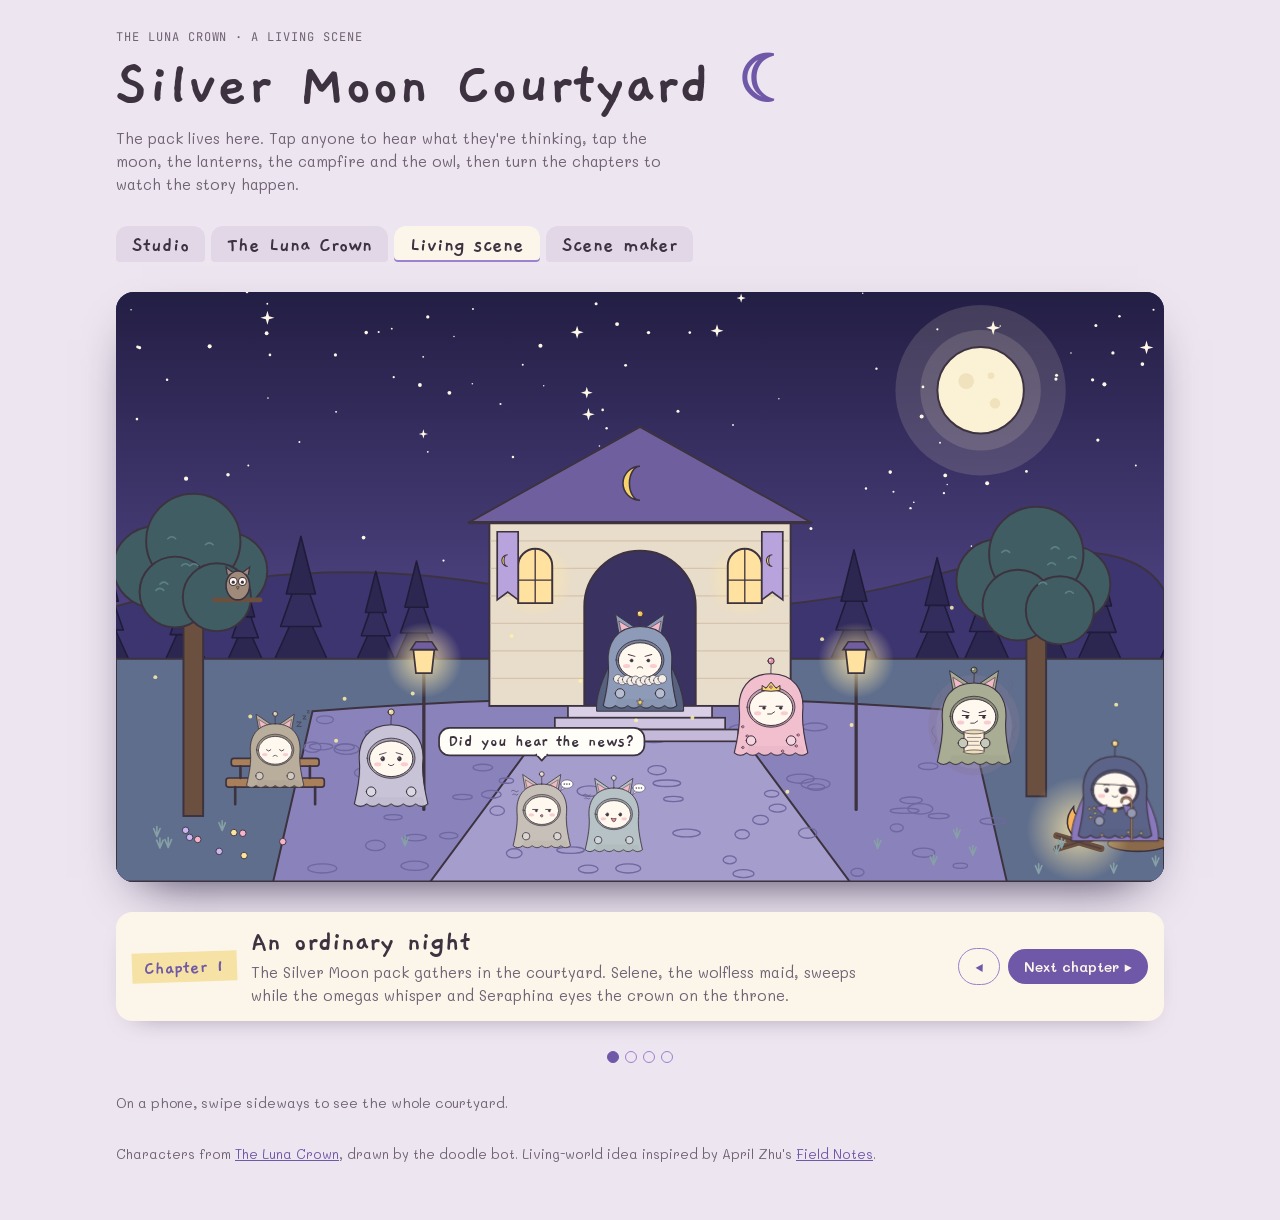
==== docs/living.html @ 043a8a3d "Living scene: Silver Moon Courtyard with the Luna Crown cast in four chapters Co-Authored-By: Claude" ====
<!doctype html>
<html lang="en">
<head>
<meta charset="utf-8">
<meta name="viewport" content="width=device-width, initial-scale=1, viewport-fit=cover">
<title>Silver Moon Courtyard</title>
<meta name="description" content="A living, tappable scene from The Luna Crown: the pack lives in the courtyard while the story unfolds in four chapters.">
<link rel="preconnect" href="https://fonts.googleapis.com">
<link rel="preconnect" href="https://fonts.gstatic.com" crossorigin>
<link rel="stylesheet" href="https://fonts.googleapis.com/css2?family=Gaegu:wght@400;700&family=Mali:wght@400;600&family=JetBrains+Mono:wght@400;600&display=swap">
<link rel="stylesheet" href="style.css">
<link rel="icon" href="data:image/svg+xml,%3Csvg xmlns='http://www.w3.org/2000/svg' viewBox='0 0 32 32'%3E%3Crect width='32' height='32' rx='8' fill='%232f2a52'/%3E%3Cpath d='M17 6 A10 10 0 0 0 17 26 A6.5 10 0 0 1 17 6Z' fill='%23fbf2d5'/%3E%3C/svg%3E">
<style>
  .scene-wrap { border-radius: 18px; overflow-x: auto; overflow-y: hidden; background: var(--night); box-shadow: 0 22px 50px -26px #2a2244; -webkit-overflow-scrolling: touch; }
  #world { display: block; width: 100%; height: auto; touch-action: manipulation; user-select: none; -webkit-user-select: none; }
  #world .tap { cursor: pointer; }
  #world .tap:focus, #world .tap:focus-visible { outline: none; }
  #world .tap:focus-visible > :first-child { filter: drop-shadow(0 0 6px #fff6c8); }
  .who { transition: transform var(--dur, 1.4s) ease-in-out, opacity .9s ease; }
  .who .bob, .tap .sway { transform-box: fill-box; transform-origin: 50% 100%; }
  .who .bob { animation: bob 3.2s ease-in-out infinite; }
  .who.walking .bob { animation: walk .5s ease-in-out infinite; }
  .who.float .bob { animation: float 3.6s ease-in-out infinite; }
  .who.bow .bob { animation: bow 1.6s ease-in-out infinite; }
  .who .bob.hop { animation: hop .55s ease-out 1; }
  .gone { opacity: 0; pointer-events: none; }
  @keyframes bob { 0%,100% { transform: translateY(0) } 50% { transform: translateY(-3px) scaleY(1.01) } }
  @keyframes walk { 0%,100% { transform: translateY(0) rotate(-2deg) } 50% { transform: translateY(-6px) rotate(2deg) } }
  @keyframes float { 0%,100% { transform: translateY(0) } 50% { transform: translateY(-14px) } }
  @keyframes bow { 0%,100% { transform: scaleY(1) } 40%,70% { transform: translateY(4px) scaleY(.9) rotate(-3deg) } }
  @keyframes hop { 0%,100% { transform: translateY(0) } 35% { transform: translateY(-26px) scaleY(1.04) } 70% { transform: translateY(0) scaleY(.94) } }
  .twinkle { animation: twinkle 3s ease-in-out infinite; }
  @keyframes twinkle { 0%,100% { opacity: .95 } 50% { opacity: .25 } }
  .fly { animation: fly 9s ease-in-out infinite; }
  @keyframes fly { 0%,100% { transform: translate(0,0) } 25% { transform: translate(18px,-14px) } 50% { transform: translate(-10px,-26px) } 75% { transform: translate(-20px,-6px) } }
  .flicker { transform-box: fill-box; transform-origin: 50% 100%; animation: flicker .5s ease-in-out infinite alternate; }
  @keyframes flicker { from { transform: scale(1,1) } to { transform: scale(.92,1.08) } }
  .sway { animation: sway 4s ease-in-out infinite; }
  @keyframes sway { 0%,100% { transform: rotate(-2deg) } 50% { transform: rotate(2deg) } }
  .spark { animation: spark 1s ease-out forwards; }
  @keyframes spark { from { opacity: 1; transform: translate(0,0) } to { opacity: 0; transform: translate(var(--dx), var(--dy)) } }
  .shoot { animation: shoot 1.2s ease-in forwards; }
  @keyframes shoot { from { opacity: 0; transform: translate(0,0) } 15% { opacity: 1 } to { opacity: 0; transform: translate(-420px, 180px) } }
  .bubble { animation: pop .25s ease-out; transform-box: fill-box; transform-origin: 50% 100%; }
  @keyframes pop { from { transform: scale(.6); opacity: 0 } to { transform: scale(1); opacity: 1 } }
  .glow-moon { transition: opacity 1.2s ease, transform 1.2s ease; transform-box: fill-box; transform-origin: center; }
  .chapter { display: grid; grid-template-columns: auto minmax(0, 1fr) auto; gap: 14px; align-items: center; background: var(--paper); border-radius: 16px; padding: 14px 16px; box-shadow: 0 10px 28px -20px #6b5a7a; }
  .chapter .num { font: 700 20px/1 var(--f-hand); color: var(--lilac-deep); background: var(--washi-yellow); padding: 6px 12px 4px; transform: rotate(-2deg); white-space: nowrap; }
  .chapter h2 { font-size: 30px; }
  .chapter p { margin: 2px 0 0; color: var(--ink-soft); max-width: 70ch; }
  .chapter .nav { display: flex; gap: 8px; align-items: center; }
  .dots { display: flex; gap: 6px; justify-content: center; }
  .dots button { width: 12px; height: 12px; border-radius: 50%; border: 1.5px solid var(--lilac); background: transparent; padding: 0; cursor: pointer; }
  .dots button[aria-current="step"] { background: var(--lilac-deep); border-color: var(--lilac-deep); }
  .hint { font-size: 13.5px; color: var(--ink-soft); margin: 0; }
  @media (max-width: 760px) {
    #world { min-width: 920px; }
    .chapter { grid-template-columns: minmax(0, 1fr); }
  }
  @media (prefers-reduced-motion: reduce) {
    .who .bob, .who.walking .bob, .who.float .bob, .who.bow .bob, .twinkle, .fly, .flicker, .sway { animation: none; }
    .who { transition-duration: .2s; }
  }
</style>
</head>
<body>
<div class="wrap">
  <header>
    <div class="eyebrow">The Luna Crown · a living scene</div>
    <h1>Silver Moon Courtyard <span class="wand">☾</span></h1>
    <p class="lede">The pack lives here. Tap anyone to hear what they're thinking, tap the moon, the lanterns, the campfire and the owl, then turn the chapters to watch the story happen.</p>
  </header>

  <div class="bar">
    <nav class="tabs" aria-label="Pages">
      <a href="./">Studio</a>
      <a href="./#luna-crown">The Luna Crown</a>
      <a href="living.html" aria-current="page">Living scene</a>
      <a href="./#scenes">Scene maker</a>
    </nav>
  </div>

  <div class="scene-wrap" id="wrap"><svg id="world" viewBox="0 0 1600 900" role="img" aria-label="The Silver Moon pack courtyard at night"></svg></div>

  <section class="chapter" aria-live="polite">
    <span class="num" id="chNum">Chapter 1</span>
    <div><h2 id="chTitle">An ordinary night</h2><p id="chText"></p></div>
    <div class="nav">
      <button class="btn ghost" id="prev" type="button" aria-label="Previous chapter">◀</button>
      <button class="btn" id="next" type="button">Next chapter ▶</button>
    </div>
  </section>
  <div class="dots" id="dots" aria-label="Chapters"></div>
  <p class="hint">On a phone, swipe sideways to see the whole courtyard.</p>

  <footer>Characters from <a href="./#luna-crown">The Luna Crown</a>, drawn by the doodle bot. Living-world idea inspired by April Zhu's <a href="https://april-zhu.com/fieldnotes">Field Notes</a>.</footer>
</div>
<script src="renderer.js"></script>
<script src="living.js"></script>
</body>
</html>
---- docs/style.css ----
/* Layout: a lilac desk with one sketchbook page per series, a spec lab below it, and a scene maker on its own tab. One sketchbook look on purpose. */
:root {
  color-scheme: light;
  --desk: #ede5ef;
  --paper: #fbf5ea;
  --ink: #3d3340;
  --ink-soft: #6f6374;
  --lilac: #9a82cf;
  --lilac-deep: #6f58a8;
  --night: #2f2a52;
  --night-2: #5d4d8c;
  --silver: #eef0fb;
  --washi-pink: #f6cfd9;
  --washi-mint: #cfe8d6;
  --washi-yellow: #f6e2a4;
  --washi-blue: #d3def3;
  --line: #d9cbbd;
  --f-hand: "Gaegu", "Comic Sans MS", "Chalkboard SE", cursive;
  --f-body: "Mali", "Trebuchet MS", system-ui, sans-serif;
  --f-mono: "JetBrains Mono", ui-monospace, Menlo, monospace;
}
* { box-sizing: border-box; }
html, body { margin: 0; }
body { background: var(--desk); color: var(--ink); font-family: var(--f-body); font-size: 15px; line-height: 1.55; }
[hidden] { display: none !important; }
.wrap {
  max-width: 1080px; margin: 0 auto; padding-block: 28px 56px;
  padding-left: max(16px, env(safe-area-inset-left, 0px)); padding-right: max(16px, env(safe-area-inset-right, 0px));
  display: grid; gap: 30px;
}
header { display: grid; gap: 6px; }
.eyebrow { font-family: var(--f-mono); font-size: 12px; letter-spacing: .08em; text-transform: uppercase; color: var(--ink-soft); }
h1 { font-family: var(--f-hand); font-weight: 700; font-size: clamp(40px, 7vw, 64px); line-height: 1; margin: 0; text-wrap: balance; }
h1 .wand { color: var(--lilac-deep); }
.lede { max-width: 62ch; margin: 4px 0 0; color: var(--ink-soft); }
h2 { font-family: var(--f-hand); font-weight: 700; font-size: 32px; line-height: 1.1; margin: 0; }

/* tabs + look switch */
.bar { display: flex; flex-wrap: wrap; justify-content: space-between; align-items: center; gap: 10px; }
.tabs { display: flex; flex-wrap: wrap; gap: 6px; }
.tabs a { font: 700 22px/1 var(--f-hand); color: var(--ink); text-decoration: none; padding: 8px 16px 6px; border-radius: 12px 12px 4px 4px; background: #e2d7e6; }
.tabs a[aria-current="page"] { background: var(--paper); box-shadow: 0 -2px 0 var(--lilac) inset; }
.tabs a:focus-visible { outline: 2px dashed var(--lilac-deep); outline-offset: 2px; }
.looks { display: inline-flex; border: 1.5px solid #c9b8e3; border-radius: 999px; padding: 2px; gap: 2px; }
.looks button { font: 600 13px var(--f-body); color: var(--lilac-deep); background: none; border: 0; border-radius: 999px; padding: 4px 12px; cursor: pointer; }
.looks button[aria-pressed="true"] { background: var(--lilac-deep); color: var(--paper); }

/* sketchbook page */
.book { position: relative; background-color: var(--paper); background-image: var(--paper-grain, none); border-radius: 6px 14px 14px 6px; box-shadow: 0 1px 0 #d8cbd9, 0 18px 40px -22px #6b5a7a; padding: 26px 22px 30px 58px; display: grid; gap: 18px; }
.rings { position: absolute; left: 10px; top: 18px; bottom: 18px; width: 34px; display: flex; flex-direction: column; justify-content: space-between; pointer-events: none; }
.rings svg { display: block; }
.sheet-title { display: flex; flex-wrap: wrap; align-items: center; justify-content: center; gap: 6px 14px; text-align: center; position: relative; }
.sheet-title .big { font-family: var(--f-hand); font-weight: 700; font-size: clamp(30px, 5vw, 44px); line-height: 1; padding: 6px 22px; border: 2px dashed #b9a6d9; border-radius: 40px; }
.sheet-title .tag { font-family: var(--f-hand); font-size: 22px; background: var(--washi-yellow); padding: 0 14px; transform: rotate(-1.5deg); }
.book.night .sheet-title { background: linear-gradient(160deg, var(--night), var(--night-2)); color: var(--silver); border-radius: 18px; padding: 22px 16px; overflow: hidden; }
.book.night .sheet-title .big { border-color: #b7a9e6; }
.book.night .sheet-title .tag { background: var(--silver); color: var(--night); }
.sky { position: absolute; inset: 0; pointer-events: none; }
.sheet-title > *:not(.sky) { position: relative; }
.sheet-tools { display: flex; justify-content: flex-end; }
.group-label { font: 700 24px/1.2 var(--f-hand); justify-self: start; padding: 0 16px; background: var(--washi-blue); transform: rotate(-1deg); }
.cast { display: grid; grid-template-columns: repeat(auto-fill, minmax(150px, 1fr)); gap: 10px 6px; }
.friend { display: grid; justify-items: center; gap: 4px; padding: 4px 4px 8px; border-radius: 14px; position: relative; }
.friend.on { background: #efe5f6; }
.friend .pick { appearance: none; border: 0; background: none; padding: 0; cursor: pointer; display: grid; justify-items: center; gap: 2px; color: inherit; font: inherit; border-radius: 12px; width: 100%; transition: transform .25s ease; }
.friend .pick:hover { transform: translateY(-3px); }
.friend .pick:focus-visible { outline: 2px dashed var(--lilac-deep); outline-offset: 2px; }
.friend svg { width: 100%; max-width: 170px; height: auto; display: block; }
.friend.reborn::before { content: "☾ reborn"; position: absolute; top: 6px; left: 6px; font: 700 16px/1 var(--f-hand); color: var(--night-2); background: var(--silver); border: 1.5px solid #c9c0ea; border-radius: 999px; padding: 4px 9px 2px; z-index: 1; }
.washi { font-family: var(--f-hand); font-weight: 700; font-size: 24px; line-height: 1.2; padding: 0 14px; border-radius: 3px; }
.role { font-size: 12.5px; color: var(--ink-soft); text-align: center; line-height: 1.3; }
.dl { display: flex; gap: 6px; }
.dl button, .chip { font: 600 12px var(--f-mono); color: var(--lilac-deep); background: var(--paper); border: 1.5px solid #d7c9ea; border-radius: 999px; padding: 3px 10px; cursor: pointer; }
.dl button:hover, .chip:hover { background: #f1e8f7; }
.dl button:focus-visible, .chip:focus-visible { outline: 2px solid var(--lilac-deep); outline-offset: 2px; }
.hop { animation: hop .5s ease; }
@keyframes hop { 0%,100% { transform: translateY(0) } 40% { transform: translateY(-10px) } }

/* pipeline */
.pipe { display: grid; grid-template-columns: repeat(4, minmax(0, 1fr)); gap: 12px; list-style: none; padding: 0; margin: 0; counter-reset: s; }
.pipe li { counter-increment: s; display: grid; gap: 2px; padding-top: 10px; border-top: 2px dotted var(--line); }
.pipe li::before { content: counter(s); font-family: var(--f-hand); font-weight: 700; font-size: 22px; color: var(--lilac-deep); }
.pipe b { font-family: var(--f-hand); font-size: 22px; font-weight: 700; line-height: 1.1; }
.pipe span { font-size: 13.5px; color: var(--ink-soft); }

/* lab + scenes share the workbench layout */
.bench { display: grid; grid-template-columns: minmax(0, 340px) minmax(0, 1fr); gap: 26px; align-items: start; }
.bench.wide { grid-template-columns: minmax(0, 1fr) minmax(0, 360px); }
.stage { background-color: var(--paper); background-image: var(--paper-grain, none); border-radius: 14px; padding: 12px; display: grid; justify-items: center; gap: 8px; box-shadow: 0 10px 28px -20px #6b5a7a; min-width: 0; }
.stage svg { width: 100%; max-width: 300px; height: auto; display: block; }
.stage .washi { font-size: 30px; }
.controls { display: grid; gap: 14px; min-width: 0; align-content: start; }
.row { display: flex; flex-wrap: wrap; gap: 8px; align-items: center; }
.fields { display: grid; grid-template-columns: repeat(auto-fill, minmax(140px, 1fr)); gap: 10px 12px; }
.fields label { display: grid; gap: 3px; font-size: 12px; font-family: var(--f-mono); color: var(--ink-soft); letter-spacing: .03em; }
.fields label.span2 { grid-column: span 2; }
select, input[type="text"] { font: 15px var(--f-body); color: var(--ink); background: var(--paper); border: 1.5px solid var(--line); border-radius: 10px; padding: 6px 8px; width: 100%; min-width: 0; }
input[type="color"] { width: 100%; height: 36px; border: 1.5px solid var(--line); border-radius: 10px; background: var(--paper); padding: 2px; cursor: pointer; }
select:focus-visible, input:focus-visible, button:focus-visible { outline: 2px solid var(--lilac-deep); outline-offset: 2px; }
.btn { font: 600 14px var(--f-body); color: var(--paper); background: var(--lilac-deep); border: 0; border-radius: 999px; padding: 8px 16px; cursor: pointer; }
.btn.ghost { background: transparent; color: var(--lilac-deep); border: 1.5px solid var(--lilac); }
.btn:hover { filter: brightness(1.06); }
.btn[disabled] { opacity: .6; cursor: progress; }
.spec { min-width: 0; }
.spec-head { display: flex; justify-content: space-between; align-items: center; gap: 8px; margin-bottom: 6px; flex-wrap: wrap; }
.spec-head span { font-family: var(--f-mono); font-size: 12px; color: var(--ink-soft); }
pre { margin: 0; font: 12.5px/1.55 var(--f-mono); background: #f4ecf4; border: 1.5px solid #e2d4e6; border-radius: 12px; padding: 12px 14px; overflow-x: auto; color: var(--ink); max-height: 300px; }
.note { font-size: 13.5px; color: var(--ink-soft); max-width: 65ch; margin: 0; }
.scene-canvas { width: 100%; height: auto; max-height: 72vh; object-fit: contain; display: block; border-radius: 10px; box-shadow: 0 10px 28px -18px #4b3d66; background: var(--paper); }
.scene-stage { display: grid; justify-items: center; min-width: 0; }
.presets { display: flex; flex-wrap: wrap; gap: 6px; }
.toast { font-size: 13px; color: var(--lilac-deep); min-height: 1.4em; }
footer { font-size: 13px; color: var(--ink-soft); }
footer a { color: var(--lilac-deep); }

@media (max-width: 760px) {
  .bench, .bench.wide { grid-template-columns: minmax(0, 1fr); }
  .pipe { grid-template-columns: repeat(2, minmax(0, 1fr)); }
  .book { padding: 20px 12px 24px 40px; }
  .rings { left: 4px; width: 28px; }
  .cast { grid-template-columns: repeat(2, minmax(0, 1fr)); }
  .fields label.span2 { grid-column: auto; }
}
@media (prefers-reduced-motion: reduce) { .hop { animation: none; } .friend .pick { transition: none; } }
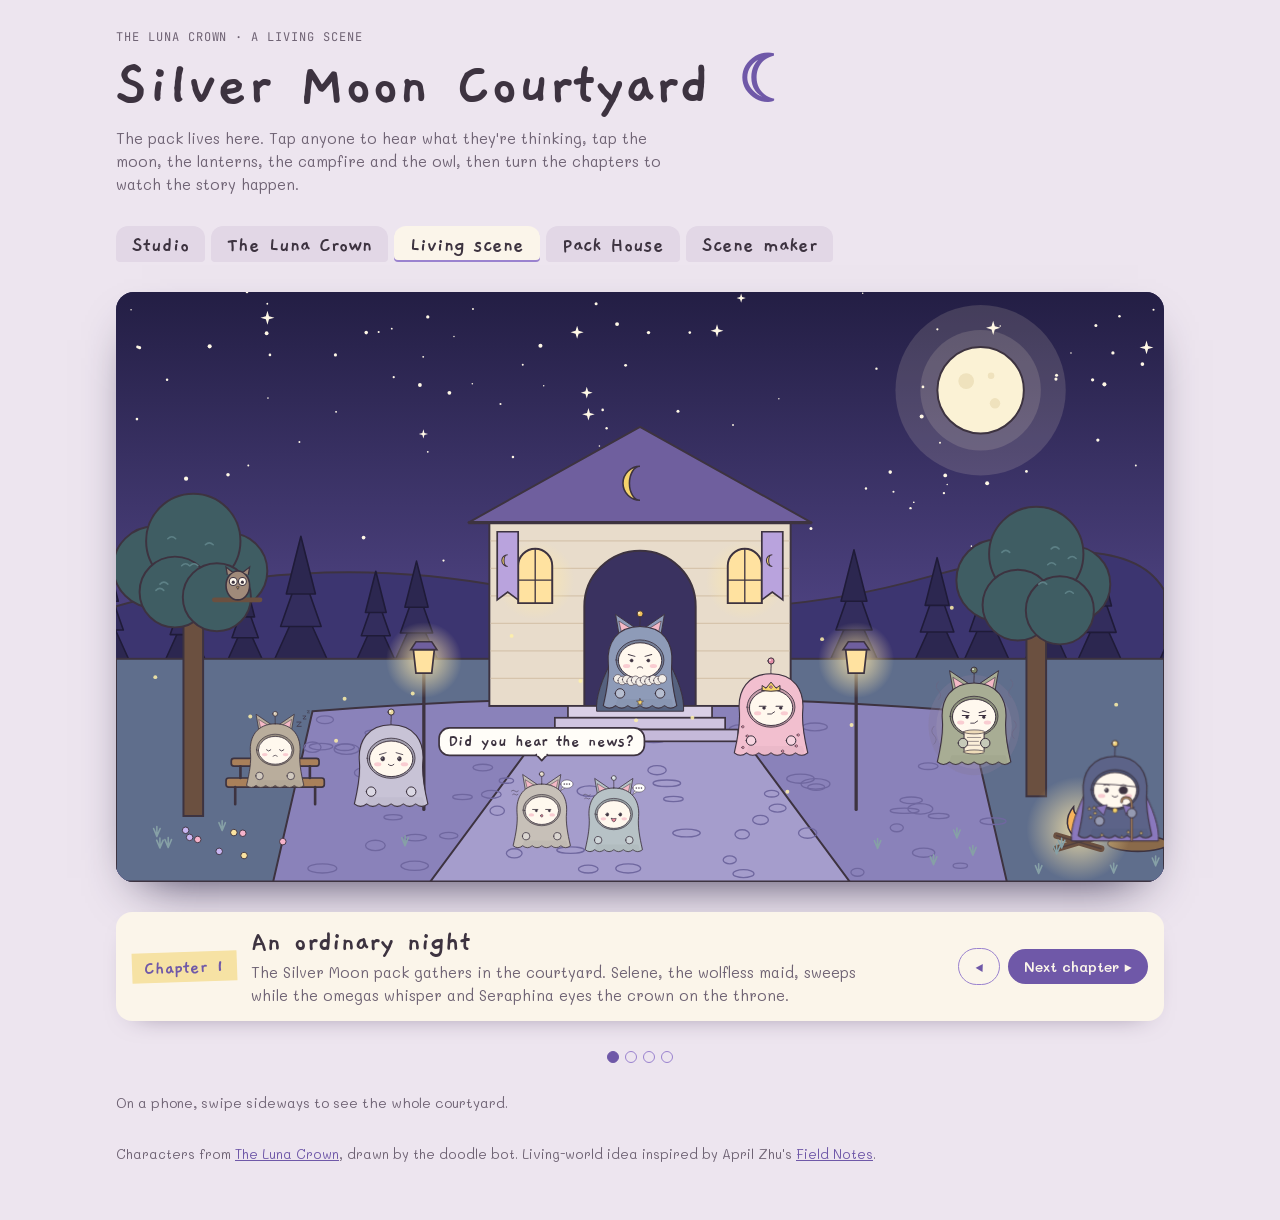
==== commit 68bb144e: "Pack House: exploded isometric cutaway of the Luna Crown, made with Colorfigures Co-Authored-By: Cla" ====
--- a/docs/living.html
+++ b/docs/living.html
@@ -76,6 +76,7 @@
       <a href="./">Studio</a>
       <a href="./#luna-crown">The Luna Crown</a>
       <a href="living.html" aria-current="page">Living scene</a>
+      <a href="pack-house.html">Pack House</a>
       <a href="./#scenes">Scene maker</a>
     </nav>
   </div>
